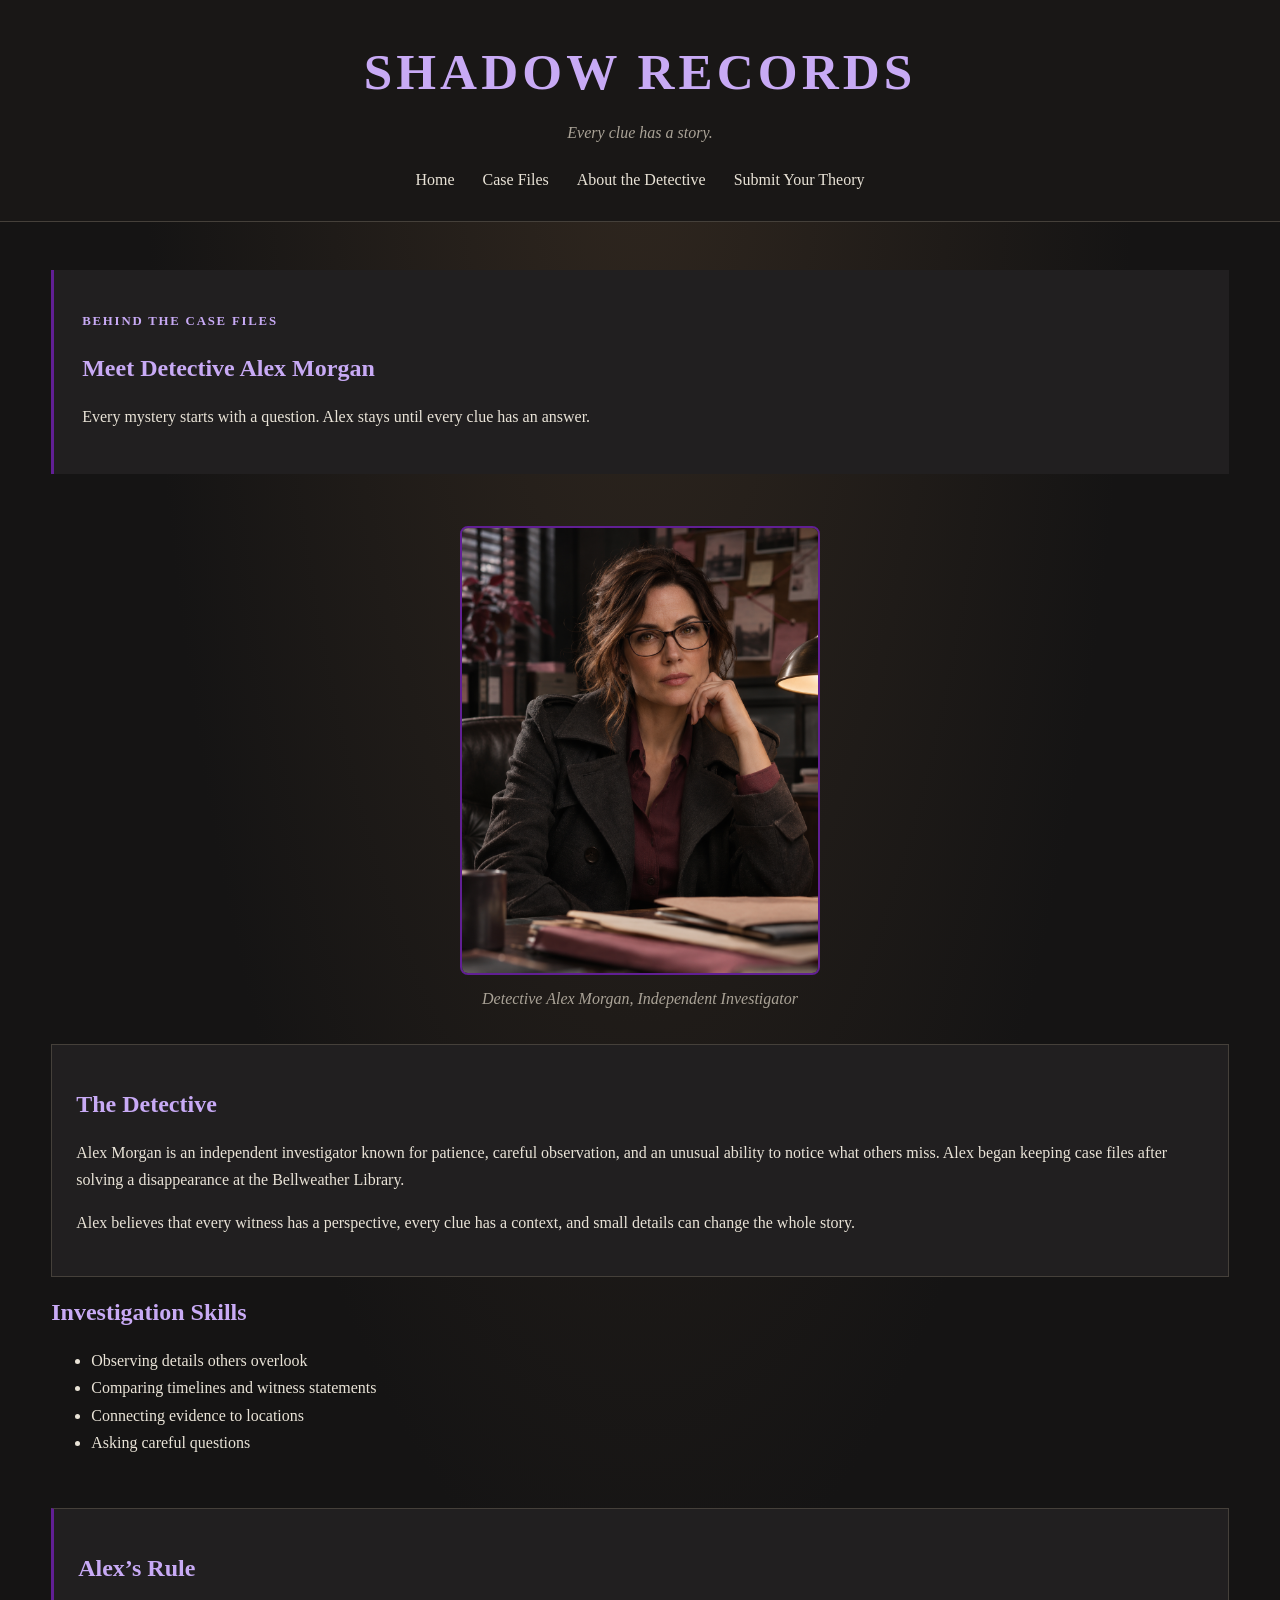
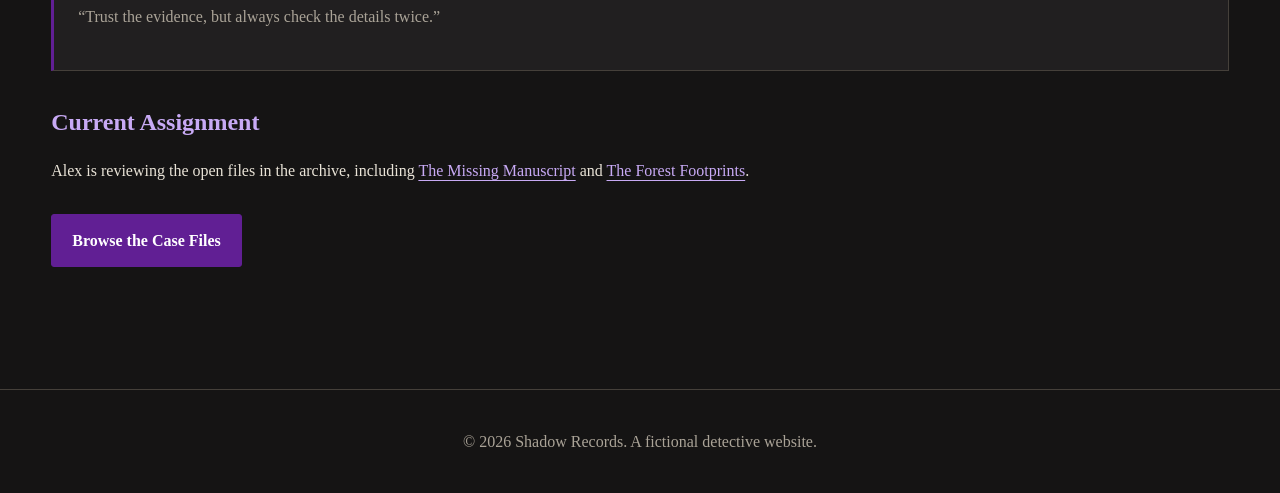
==== about.html @ 53549f27 "first commit" ====
<!DOCTYPE html>
<html lang="en">
<head>
  <meta charset="UTF-8">
  <meta name="viewport" content="width=device-width, initial-scale=1.0">
  <meta name="description" content="Meet Alex Morgan, the detective behind Shadow Records.">
  <title>Shadow Records | About the Detective</title>
  <link rel="stylesheet" href="styles.css">
</head>
<body>
  <header>
    <h1>Shadow Records</h1>
    <p class="tagline">Every clue has a story.</p>

    <nav aria-label="Main navigation">
  <a href="index.html">Home</a>
  <a href="cases.html">Case Files</a>
  <a href="about.html">About the Detective</a>
  <a href="submit-theory.html">Submit Your Theory</a>
</nav>
  </header>

  <main>
    <section class="page-intro">
      <p class="eyebrow">Behind the Case Files</p>
      <h2>Meet Detective Alex Morgan</h2>
      <p>Every mystery starts with a question. Alex stays until every clue has an answer.</p>
    </section>

    <figure class="detective-portrait">
       <img src="images/alex-morgan.png" alt="Detective Alex Morgan in the investigation office">
       <figcaption>Detective Alex Morgan, Independent Investigator</figcaption>
    </figure>

    <article class="case-story">
      <h2>The Detective</h2>
      <p>
        Alex Morgan is an independent investigator known for patience,
        careful observation, and an unusual ability to notice what others miss.
        Alex began keeping case files after solving a disappearance at the
        Bellweather Library.
      </p>
      <p>
        Alex believes that every witness has a perspective, every clue has a
        context, and small details can change the whole story.
      </p>
    </article>

    <section>
      <h2>Investigation Skills</h2>
      <ul>
        <li>Observing details others overlook</li>
        <li>Comparing timelines and witness statements</li>
        <li>Connecting evidence to locations</li>
        <li>Asking careful questions</li>
      </ul>
    </section>

    <aside class="detective-note">
      <h2>Alex’s Rule</h2>
      <p>“Trust the evidence, but always check the details twice.”</p>
    </aside>

    <section>
      <h2>Current Assignment</h2>
      <p>
        Alex is reviewing the open files in the archive, including
        <a href="case-details.html#manuscript-map">The Missing Manuscript</a>
        and
        <a href="case-details.html#forest-map">The Forest Footprints</a>.
      </p>
      <a class="button" href="cases.html">Browse the Case Files</a>
    </section>
  </main>

  <footer>
    <p>&copy; 2026 Shadow Records. A fictional detective website.</p>
  </footer>
</body>
</html>
---- styles.css ----
/* ---------- Base styles ---------- */
* {
  box-sizing: border-box;
}

:root {
  --ink: #e9e3d7;
  --muted: #aaa397;
  --purple: #611f94;
  --purple-light: #c8aaf5;
  --panel: #211f20;
  --line: #45403a;
  --background: #151414;
}

body {
  margin: 0;
  background-color: var(--background);
  background-image:
    radial-gradient(ellipse at top, #30271f 0%, transparent 55%);
  color: var(--ink);
  font-family: Georgia, "Times New Roman", serif;
  line-height: 1.7;
}

a {
  color: var(--purple-light);
  text-underline-offset: 4px;
}

a:hover {
  color: #c19ff4;
}

a:focus,
button:focus,
input:focus,
select:focus,
textarea:focus {
  outline: 2px solid var(--purple-light);
  outline-offset: 3px;
}

/* ---------- Header and navigation ---------- */
header {
  position: relative;
  padding: 28px 7%;
  border-bottom: 1px solid var(--line);
  background-color: #191716;
  text-align: center;
}

header h1 {
  margin: 0;
  color: var(--purple-light);
  font-size: clamp(2rem, 5vw, 3.2rem);
  letter-spacing: 0.08em;
  text-transform: uppercase;
}

.tagline {
  margin: 4px 0 20px;
  color: var(--muted);
  font-style: italic;
}

nav {
  display: flex;
  flex-wrap: wrap;
  justify-content: center;
  gap: 12px 28px;
}

nav a {
  color: var(--ink);
  text-decoration: none;
}

nav a:hover,
nav a[aria-current="page"] {
  color: var(--purple-light);
}

/* ---------- Main content ---------- */
main {
  width: min(1500px, 92%);
  margin: 0 auto;
  padding: 48px 0 70px;
}

section {
  margin: 0 0 52px;
}

h2,
h3 {
  line-height: 1.25;
}

h2 {
  color: var(--purple-light);
}

.eyebrow,
.case-number {
  color: var(--purple-light);
  font-size: 0.8rem;
  font-weight: bold;
  letter-spacing: 0.14em;
  text-transform: uppercase;
}

/* ---------- Home page hero ---------- */
.hero {
  min-height: 330px;
  display: flex;
  flex-direction: column;
  justify-content: center;
  align-items: flex-start;
  padding: 48px;
  border: 1px solid var(--line);
  background:
    linear-gradient(100deg, rgb(18 17 16 / 95%), rgb(18 17 16 / 45%)),
    url("https://images.unsplash.com/photo-1518709268805-4e9042af9f23?auto=format&fit=crop&w=1600&q=80")
    center / cover;
}

.hero h2 {
  max-width: 650px;
  margin: 8px 0;
  color: var(--ink);
  font-size: clamp(2.2rem, 6vw, 4.4rem);
}

.hero p {
  max-width: 620px;
}

.button {
  display: inline-block;
  margin-top: 14px;
  padding: 12px 20px;
  border: 1px solid var(--purple);
  border-radius: 3px;
  background-color: var(--purple);
  color: white;
  font: inherit;
  font-weight: bold;
  text-decoration: none;
  cursor: pointer;
}

.button:hover {
  background-color: var(--purple-light);
  color: #1a1713;
}

.page-intro {
  padding: 28px;
  border-left: 3px solid var(--purple);
  background-color: var(--panel);
}

/* ---------- Cards and layout ---------- */
.case-grid,
.suspect-list {
  display: grid;
  grid-template-columns: repeat(3, minmax(0, 1fr));
  gap: 20px;
}

.case-card,
.suspect-card,
.case-story,
aside,
.theory-form {
  padding: 24px;
  border: 1px solid var(--line);
  background-color: var(--panel);
}

.case-card,
.suspect-card {
  transition: transform 180ms ease, border-color 180ms ease;
}

.case-card:hover,
.suspect-card:hover {
  transform: translateY(-4px);
  border-color: var(--purple);
}

aside {
  margin: 36px 0;
  border-left: 3px solid var(--purple);
  color: var(--muted);
}

.detective-note {
  position: relative;
}

/* ---------- Tables and media ---------- */
.table-wrap {
  overflow-x: auto;
}

table {
  width: 100%;
  border-collapse: collapse;
  background-color: var(--panel);
}

th,
td {
  padding: 14px;
  border: 1px solid var(--line);
  text-align: left;
}

th {
  background-color: #3b2450;
  color: var(--purple-light);
}

audio {
  width: min(100%, 500px);
  margin-top: 10px;
}

/* ---------- Form ---------- */
.theory-form {
  max-width: 760px;
}

fieldset {
  margin: 0 0 28px;
  padding: 22px;
  border: 1px solid var(--line);
}

legend {
  padding: 0 8px;
  color: var(--purple-light);
  font-size: 1.2rem;
}

label:not(.choice) {
  display: block;
  margin: 16px 0 6px;
}

input:not([type="radio"]):not([type="checkbox"]),
select,
textarea {
  width: 100%;
  padding: 11px;
  border: 1px solid var(--line);
  border-radius: 3px;
  background-color: #171615;
  color: var(--ink);
  font: inherit;
}

.choice {
  display: block;
  margin: 10px 0;
}

.choice input {
  margin-right: 8px;
  accent-color: var(--purple);
}

.form-question {
  margin: 20px 0 8px;
  color: var(--purple-light);
  font-weight: bold;
}

textarea {
  resize: vertical;
}

/* ---------- Illustrated case maps ---------- */
.case-map {
  scroll-margin-top: 24px;
  margin-top: 48px;
  padding: 24px;
  border: 1px solid var(--line);
  background-color: var(--panel);
}

.case-map-image {
  display: block;
  width: 100%;
  max-width: 760px;
  height: auto;
  margin: 20px auto;
  border: 2px solid var(--purple);
  border-radius: 8px;
}

.map-clues {
  padding-left: 24px;
}

.map-clues li {
  margin: 8px 0;
}

/* ---------- Footer ---------- */
footer {
  padding: 22px 7%;
  border-top: 1px solid var(--line);
  color: var(--muted);
  text-align: center;
}

/* ---------- Phone layout ---------- */
@media (max-width: 700px) {
  header {
    padding: 24px 5%;
  }

  nav {
    gap: 10px 16px;
  }

  main {
    width: 90%;
    padding-top: 30px;
  }

  .hero {
    min-height: 300px;
    padding: 26px;
  }

  .case-grid,
  .suspect-list {
    grid-template-columns: 1fr;
  }

  .case-card,
  .suspect-card,
  .case-story,
  .theory-form {
    padding: 18px;
  }

  .case-map {
    padding: 16px;
  }

  fieldset {
    padding: 16px;
  }
}
.case-map {
  display: none;
}

.case-map:target {
  display: block;
}
.suspect-photo {
  display: block;
  width: 100%;
  aspect-ratio: 4 / 5;
  margin-bottom: 14px;
  border: 1px solid var(--purple);
  border-radius: 5px;
  object-fit: cover;
}
.suspect-card {
  display: grid;
  grid-template-columns: 88px 1fr;
  grid-template-rows: auto auto;
  gap: 4px 14px;
  align-items: center;
}

.suspect-photo {
  grid-column: 1;
  grid-row: 1 / 3;
  width: 88px;
  height: 88px;
  aspect-ratio: 1;
  margin: 0;
  object-fit: cover;
  border-radius: 5px;
}

.suspect-card h4,
.suspect-card p {
  grid-column: 2;
}

.suspect-card h4 {
  align-self: end;
  margin: 0;
}

.suspect-card p {
  align-self: start;
  margin: 0;
}
.detective-portrait {
  width: min(360px, 100%);
  margin: 32px auto;
  text-align: center;
}

.detective-portrait img {
  display: block;
  width: 100%;
  height: auto;
  border: 2px solid var(--purple);
  border-radius: 8px;
}

.detective-portrait figcaption {
  margin-top: 10px;
  color: var(--muted);
  font-style: italic;
}
.case-actions {
  display: flex;
  gap: 12px;
  flex-wrap: wrap;
}
.detective-notebook {
  max-width: 800px;
  margin: 24px auto;
  padding: 24px;
  color: #332719;
  background: #e5d9f2;
  border-left: 6px solid var(--purple);
  box-shadow: 0 8px 20px #0005;
}

.notebook-label {
  color: #611f94;

.detective-notebook summary {
  cursor: pointer;
  font-weight: bold;
}

.detective-notebook details p {
  padding-top: 10px;
}
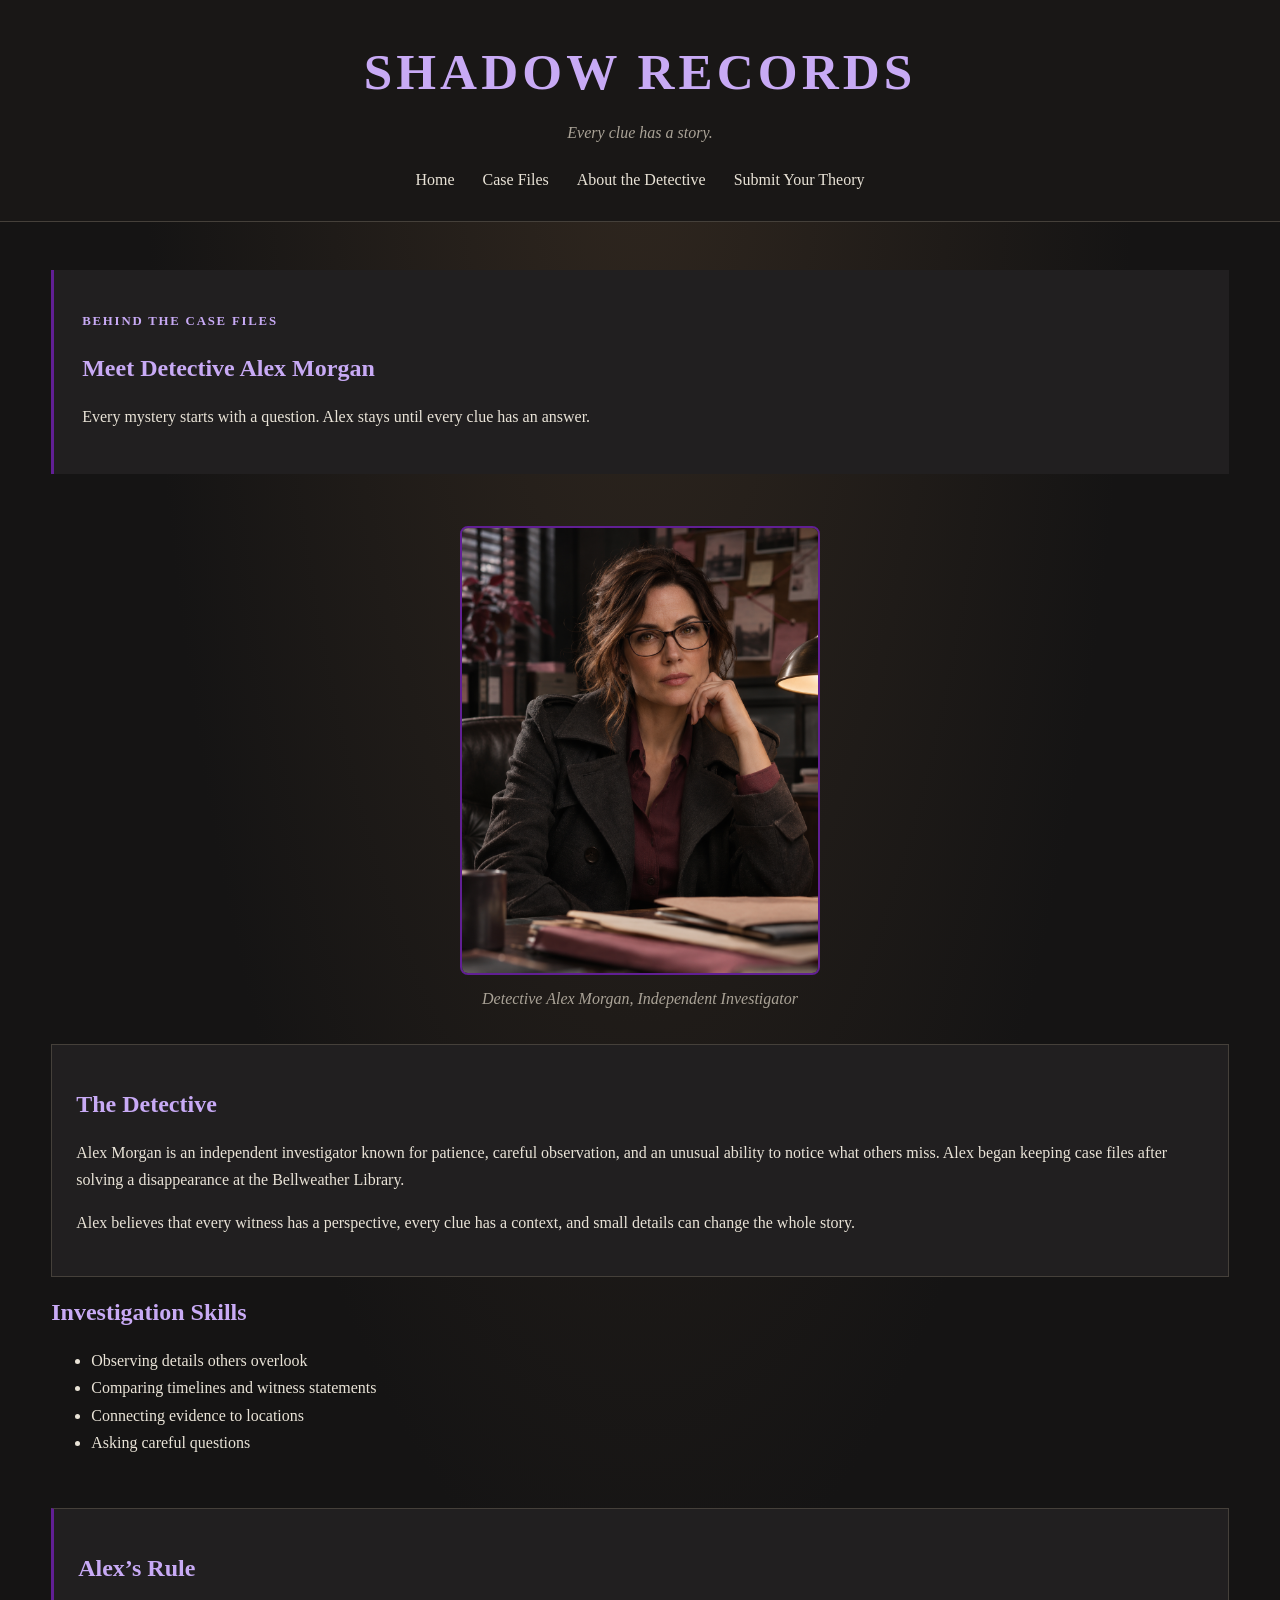
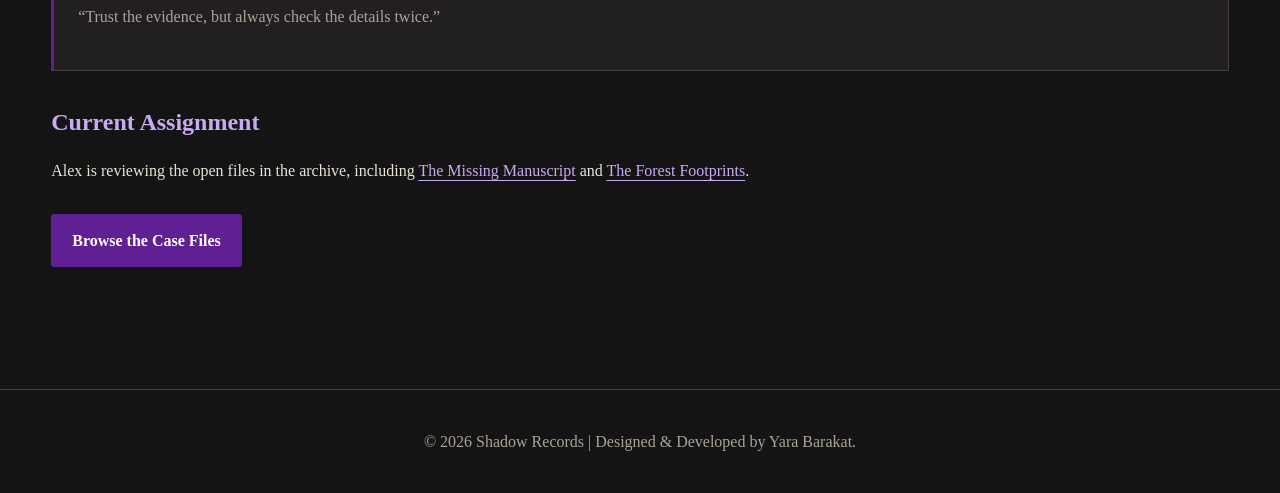
==== commit 260f79e6: "Update footer text with designer credit" ====
--- a/about.html
+++ b/about.html
@@ -74,7 +74,7 @@
   </main>
 
   <footer>
-    <p>&copy; 2026 Shadow Records. A fictional detective website.</p>
+    <p>&copy; 2026 Shadow Records | Designed & Developed by Yara Barakat.</p>
   </footer>
 </body>
-</html>+</html>
--- a/styles.css
+++ b/styles.css
@@ -56,6 +56,7 @@
   font-size: clamp(2rem, 5vw, 3.2rem);
   letter-spacing: 0.08em;
   text-transform: uppercase;
+  font-family: Arial, Helvetica, sans-serif;
 }
 
 .tagline {
@@ -69,6 +70,7 @@
   flex-wrap: wrap;
   justify-content: center;
   gap: 12px 28px;
+  font-family: Arial, Helvetica, sans-serif;
 }
 
 nav a {
@@ -425,6 +427,7 @@
   color: var(--muted);
   font-style: italic;
 }
+
 .case-actions {
   display: flex;
   gap: 12px;
@@ -441,7 +444,7 @@
 }
 
 .notebook-label {
-  color: #611f94;
+  color: #611f94;}
 
 .detective-notebook summary {
   cursor: pointer;
@@ -450,4 +453,17 @@
 
 .detective-notebook details p {
   padding-top: 10px;
-}+}
+
+/* ---------- Header typography consistency ---------- */
+header,
+header h1,
+header .tagline,
+header nav,
+header nav a {
+  font-family: Georgia, "Times New Roman", serif;
+}
+
+header h1 {
+  font-weight: 700;
+}
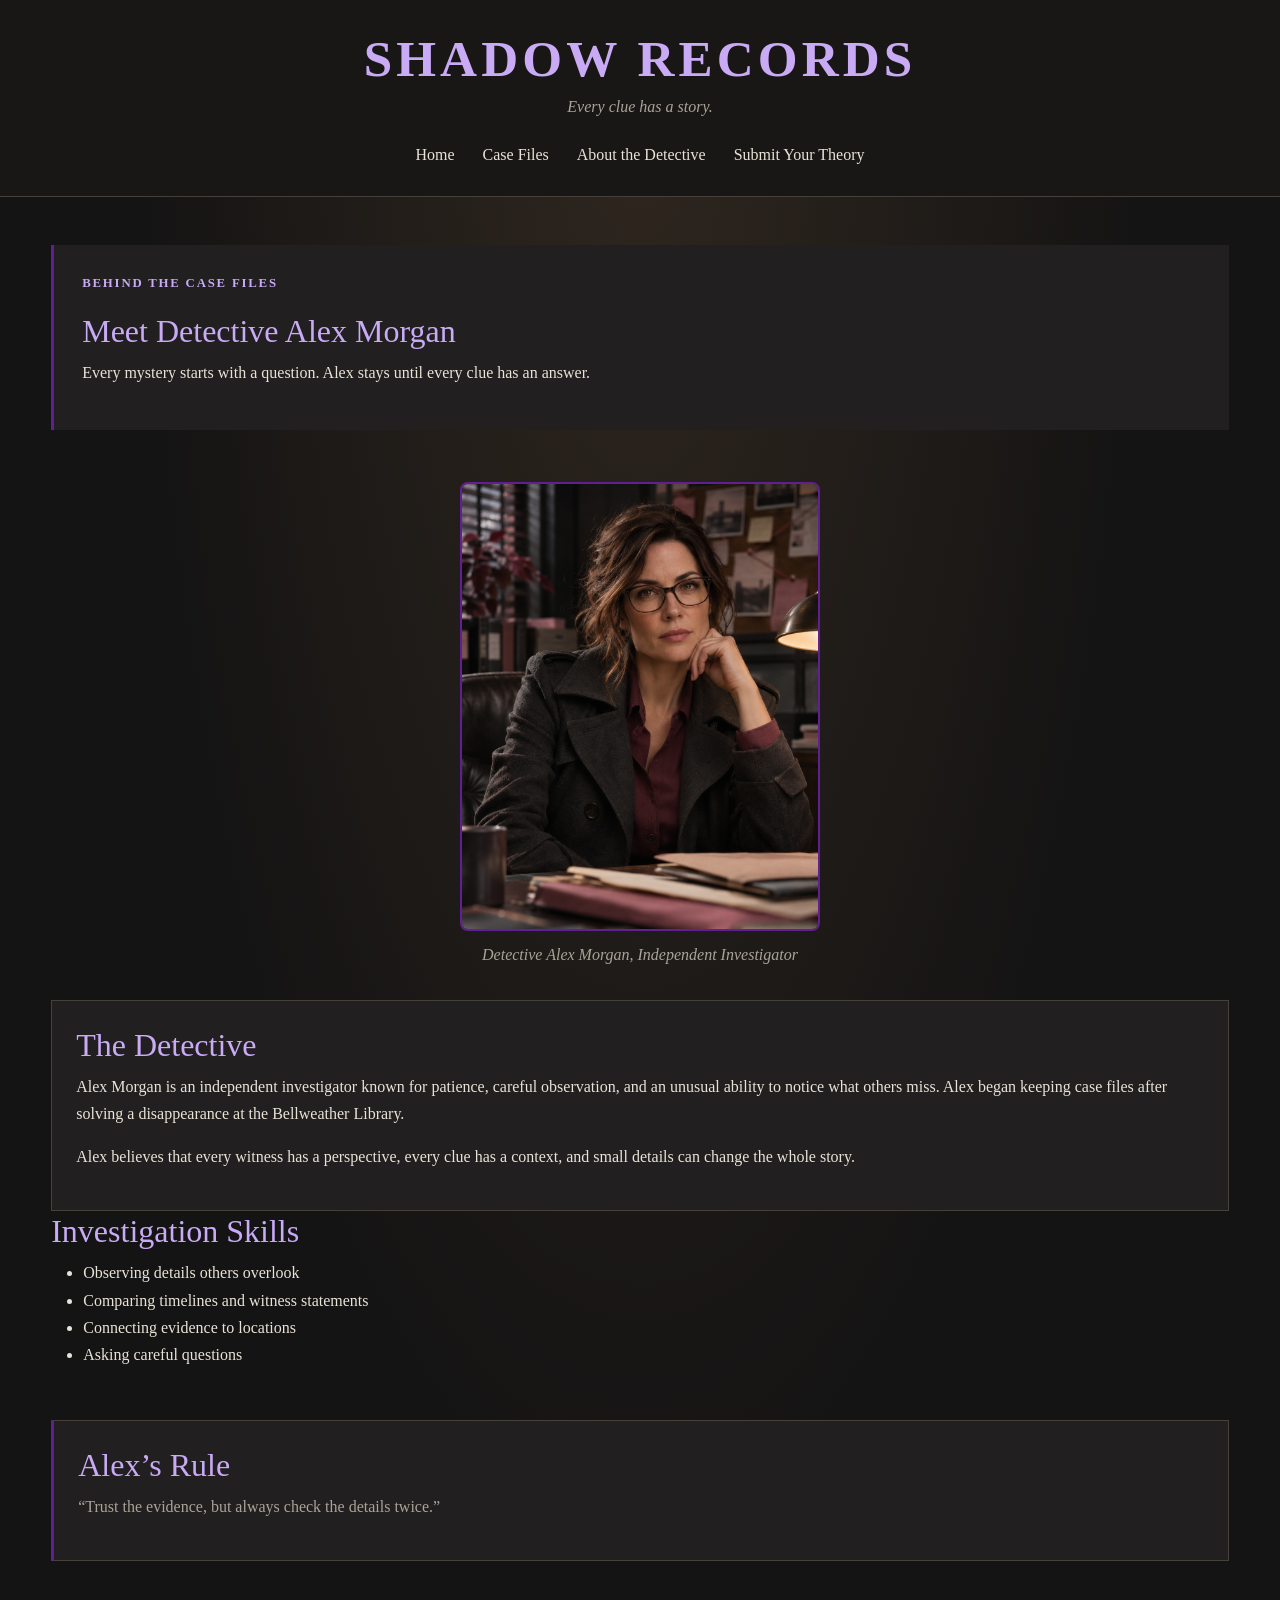
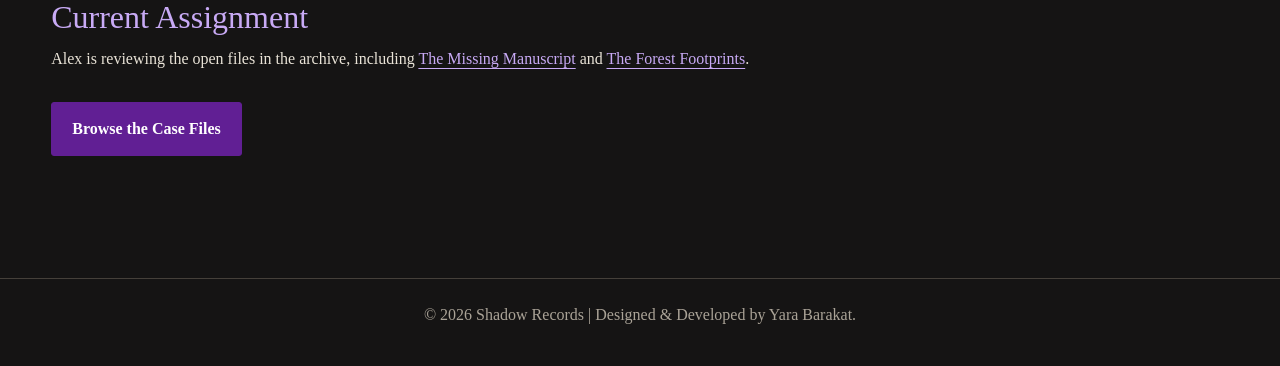
==== commit 451347f4: "Update about.html" ====
--- a/about.html
+++ b/about.html
@@ -5,7 +5,12 @@
   <meta name="viewport" content="width=device-width, initial-scale=1.0">
   <meta name="description" content="Meet Alex Morgan, the detective behind Shadow Records.">
   <title>Shadow Records | About the Detective</title>
-  <link rel="stylesheet" href="styles.css">
+  <!-- Bootstrap CSS -->
+<link href="https://cdn.jsdelivr.net/npm/bootstrap@5.3.8/dist/css/bootstrap.min.css"
+rel="stylesheet">
+
+<!-- Custom CSS -->
+<link rel="stylesheet" href="styles.css">
 </head>
 <body>
   <header>
